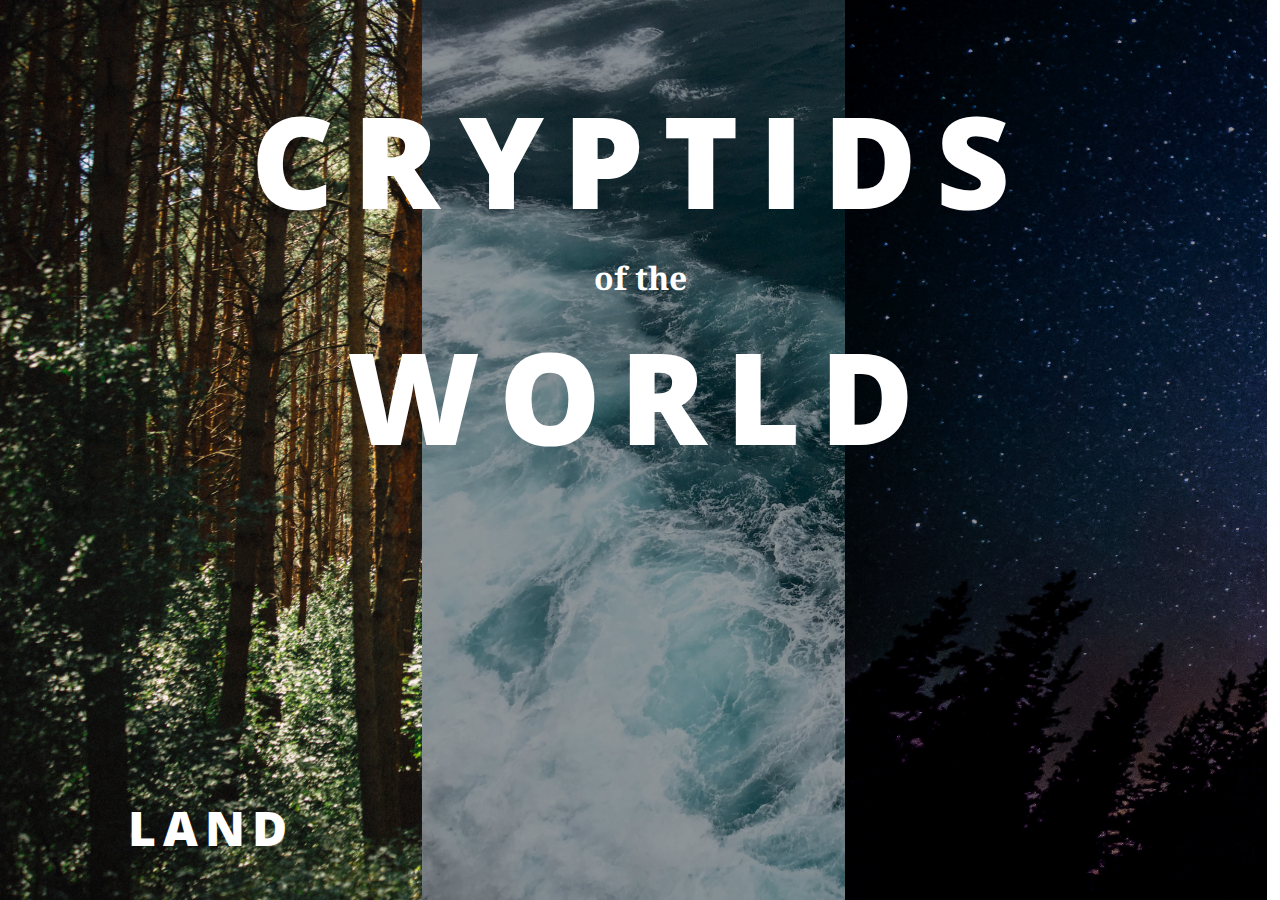
==== unit_5/index.html @ bf3095cd "added semantic blocking and unit 5" ====
<!DOCTYPE html>
<html>

	<head>
		<title>Cryptids of the World</title>
		<link href="https://fonts.googleapis.com/css?family=Noto+Serif:400i|Open+Sans:300,400,800" rel="stylesheet">
		<link rel="stylesheet" type="text/css" href="css/style.css">
	</head>

	<body>
		<section class="header">
			<div class="featured-text">
				<h1>Cryptids</h1>
				<h3>of the</h3> 
				<h1>World</h1>
			</div>
			<div class="header-imgs">
				<article>
					<img src="images/bg-img-1.jpg" class="bg-imgs">
					<a href="link" class="bg-imgs-text"><h2>Land</h2></a>
				</article>
			</div>
			<div class="header-imgs">
				<article>
					<img src="images/bg-img-2.jpg" class="bg-imgs">
					<a href="link" class="bg-imgs-text"><h2>Sea</h2></a>
				</article>
			</div>
			<div class="header-imgs">
				<article>
					<img src="images/bg-img-3.jpg" class="bg-imgs">
					<a href="link" class="bg-imgs-text"><h2>Sky</h2></a>
				</article>
			</div>
		</section>
	</body>

</html>
---- unit_5/css/style.css ----
body {
  margin: 0;
  color: #fff;
  text-align: center;
}

h1 {
  font-family:'Open Sans', sans-serif;
  font-weight: 800;
  text-transform: uppercase; 
  letter-spacing: .15em;
  font-size: 8em;
  text-align: center;
}

h2 {
  font-family:'Open Sans', sans-serif;
  font-weight: 800;
  text-transform: uppercase; 
  letter-spacing: .15em;
  font-size: 3em;
}

h3 {
  font-family: 'Noto Serif', serif;
  font-size: 2em;
}

div {
	display: flex;
	flex-direction: column;
	justify-content: center;
}

.featured-text {
	line-height: 1%;
  display: flex;
  position: absolute;
  width: 80%;
  top: 15%;
  left: 50%;
  transform: translateY(-15%) translateX(-50%);
  z-index: 1;

}

.header {
  display: flex;
  flex-direction: row;
  max-width: 100%;
}

.header-imgs {
	flex: 1;
	max-width: 33%;
	background-color: rgba(0,0,0,0.4);
  overflow: hidden;
}

.header-imgs article {
  position: relative;
}

.bg-imgs {
  margin: 0px;
  padding: 0px;
  vertical-align: middle;
  max-height: 100vh;
  background-size: cover;
  position: relative;
  z-index: -2;
}

.bg-imgs-text {
  opacity: 0;
  text-decoration: none;
  color: #fff;
/*  display: flex;
  align-items: center;
  justify-content: center;*/
  position: absolute;
  bottom: 0;
  left: 0;
  right: 0;
  /*transform: translateY(-90%)*/
}

.header-imgs:hover {
  background-color: rgba(0,0,0,0);
}

.header-imgs:hover .bg-imgs-text{
  opacity: 1;
}
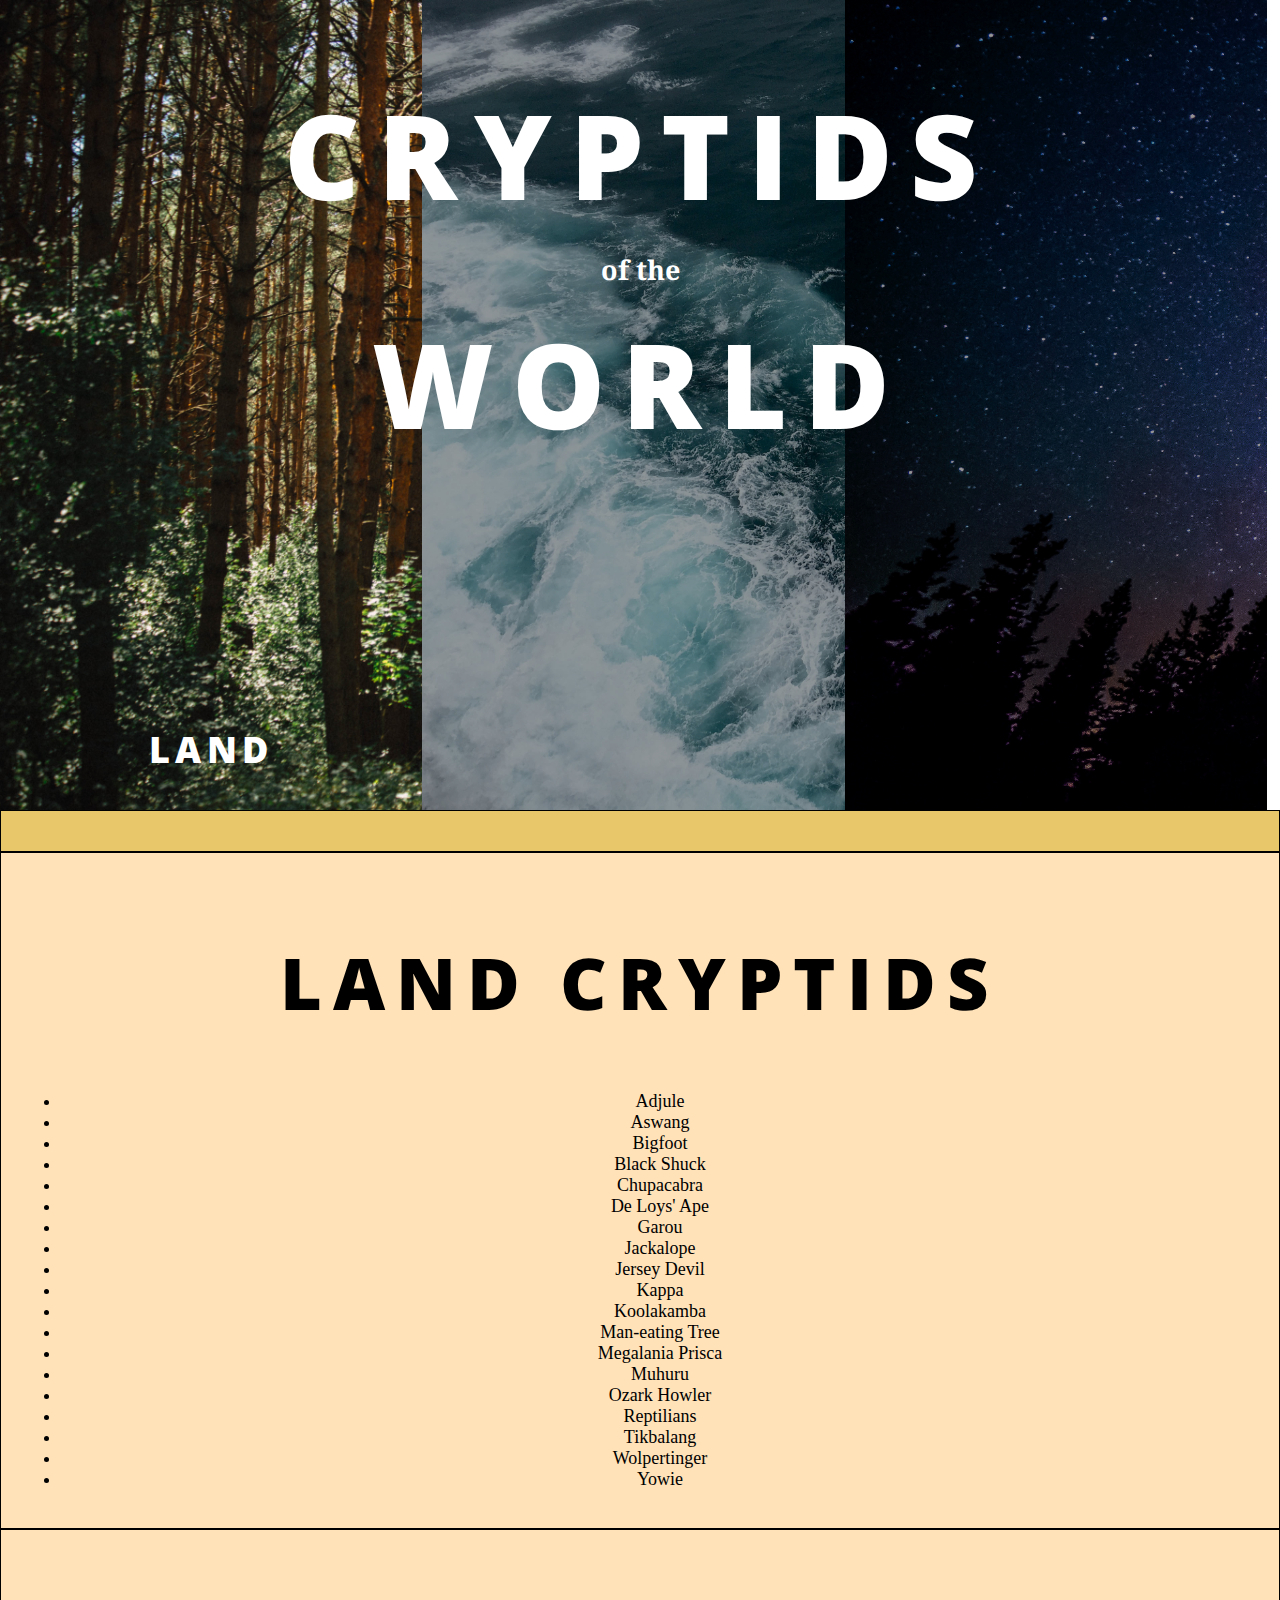
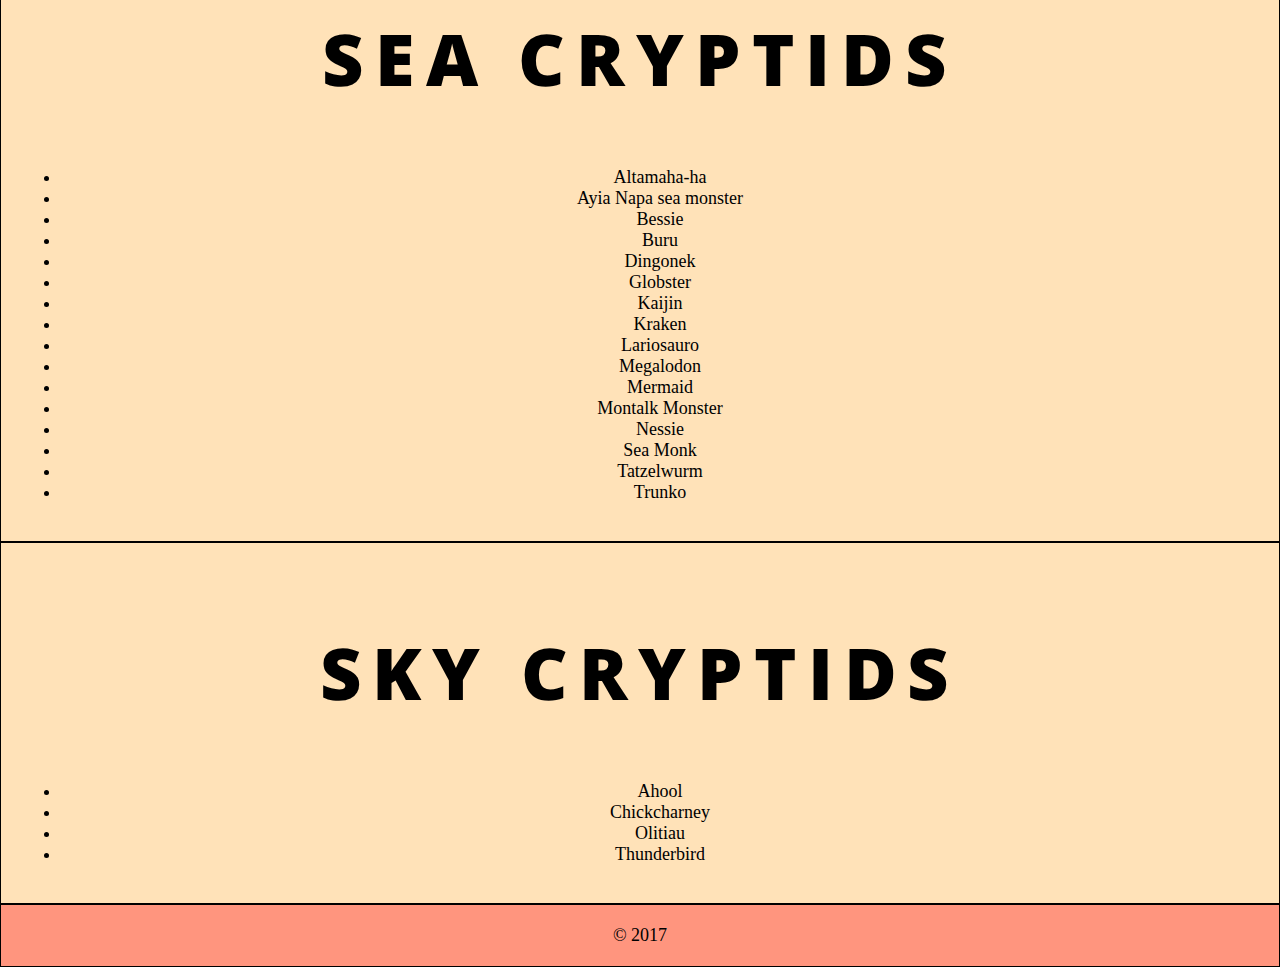
==== commit 7dda6416: "updated unit 5" ====
--- a/unit_5/index.html
+++ b/unit_5/index.html
@@ -8,31 +8,92 @@
 	</head>
 
 	<body>
-		<section class="header">
+		<header>
 			<div class="featured-text">
 				<h1>Cryptids</h1>
-				<h3>of the</h3> 
+				<h4>of the</h4> 
 				<h1>World</h1>
 			</div>
 			<div class="header-imgs">
 				<article>
 					<img src="images/bg-img-1.jpg" class="bg-imgs">
-					<a href="link" class="bg-imgs-text"><h2>Land</h2></a>
+					<a href="link" class="bg-imgs-text"><h3>Land</h3></a>
 				</article>
 			</div>
 			<div class="header-imgs">
 				<article>
 					<img src="images/bg-img-2.jpg" class="bg-imgs">
-					<a href="link" class="bg-imgs-text"><h2>Sea</h2></a>
+					<a href="link" class="bg-imgs-text"><h3>Sea</h3></a>
 				</article>
 			</div>
 			<div class="header-imgs">
 				<article>
 					<img src="images/bg-img-3.jpg" class="bg-imgs">
-					<a href="link" class="bg-imgs-text"><h2>Sky</h2></a>
+					<a href="link" class="bg-imgs-text"><h3>Sky</h3></a>
 				</article>
 			</div>
+		</header>
+		<nav>
+		
+		</nav>
+		<section id="land-cryptids">
+			<h2>Land Cryptids</h2>
+			<ul>
+				<li>Adjule</li>
+				<li>Aswang</li>
+				<li>Bigfoot</li>
+				<li>Black Shuck</li>
+				<li>Chupacabra</li>
+				<li>De Loys' Ape</li>
+				<li>Garou</li>
+				<li>Jackalope</li>
+				<li>Jersey Devil</li>
+				<li>Kappa</li>
+				<li>Koolakamba</li>
+				<li>Man-eating Tree</li>
+				<li>Megalania Prisca</li>
+				<li>Muhuru</li>
+				<li>Ozark Howler</li>
+				<li>Reptilians</li>
+				<li>Tikbalang</li>
+				<li>Wolpertinger</li>
+				<li>Yowie</li>
+			</ul>
 		</section>
+		<section id="sea-cryptids">
+			<h2>Sea Cryptids</h2>
+			<ul>
+				<li>Altamaha-ha</li>
+				<li>Ayia Napa sea monster</li>
+				<li>Bessie</li>
+				<li>Buru</li>
+				<li>Dingonek</li>
+				<li>Globster</li>
+				<li>Kaijin</li>
+				<li>Kraken</li>
+				<li>Lariosauro</li>
+				<li>Megalodon</li>
+				<li>Mermaid</li>
+				<li>Montalk Monster</li>
+				<li>Nessie</li>
+				<li>Sea Monk</li>
+				<li>Tatzelwurm</li>
+				<li>Trunko</li>
+			</ul>
+		</section>
+		<section id="sky-cryptids">
+			<h2>Sky Cryptids</h2>
+			<ul>
+				<li>Ahool</li>
+				<li>Chickcharney</li>
+				<li>Olitiau</li>
+				<li>Thunderbird</li>
+			</ul>
+		</section>
+		<footer>
+			&copy; 2017
+		</footer>
+
 	</body>
 
 </html>
--- a/unit_5/css/style.css
+++ b/unit_5/css/style.css
@@ -1,7 +1,8 @@
 body {
   margin: 0;
-  color: #fff;
+  color: #000;
   text-align: center;
+  font-size: 18px;
 }
 
 h1 {
@@ -9,8 +10,8 @@
   font-weight: 800;
   text-transform: uppercase; 
   letter-spacing: .15em;
-  font-size: 8em;
-  text-align: center;
+  font-size: 6.5em;
+  color:#fff;
 }
 
 h2 {
@@ -18,12 +19,22 @@
   font-weight: 800;
   text-transform: uppercase; 
   letter-spacing: .15em;
-  font-size: 3em;
+  font-size: 4em;
 }
 
 h3 {
+  font-family:'Open Sans', sans-serif;
+  font-weight: 800;
+  text-transform: uppercase; 
+  letter-spacing: .15em;
+  font-size: 2em;
+  color:#fff;
+}
+
+h4 {
   font-family: 'Noto Serif', serif;
-  font-size: 2em;
+  font-size: 1.5em;
+  color:#fff;
 }
 
 div {
@@ -44,7 +55,7 @@
 
 }
 
-.header {
+header {
   display: flex;
   flex-direction: row;
   max-width: 100%;
@@ -65,7 +76,7 @@
   margin: 0px;
   padding: 0px;
   vertical-align: middle;
-  max-height: 100vh;
+  max-height: 90vh;
   background-size: cover;
   position: relative;
   z-index: -2;
@@ -92,3 +103,33 @@
 .header-imgs:hover .bg-imgs-text{
   opacity: 1;
 }
+
+nav {
+  background-color: #E8C66A;
+  border: 1px black solid;
+  padding: 20px;
+}
+
+#land-cryptids {
+  background-color: #FFE2B8;
+  border: 1px black solid;
+  padding: 20px;
+}
+
+#sea-cryptids {
+  background-color: #FFE2B8;
+  border: 1px black solid;
+  padding: 20px;
+}
+
+#sky-cryptids {
+  background-color: #FFE2B8;
+  border: 1px black solid;
+  padding: 20px;
+}
+
+footer {
+  background-color: #FF957E;
+  border: 1px black solid;
+  padding: 20px;
+}